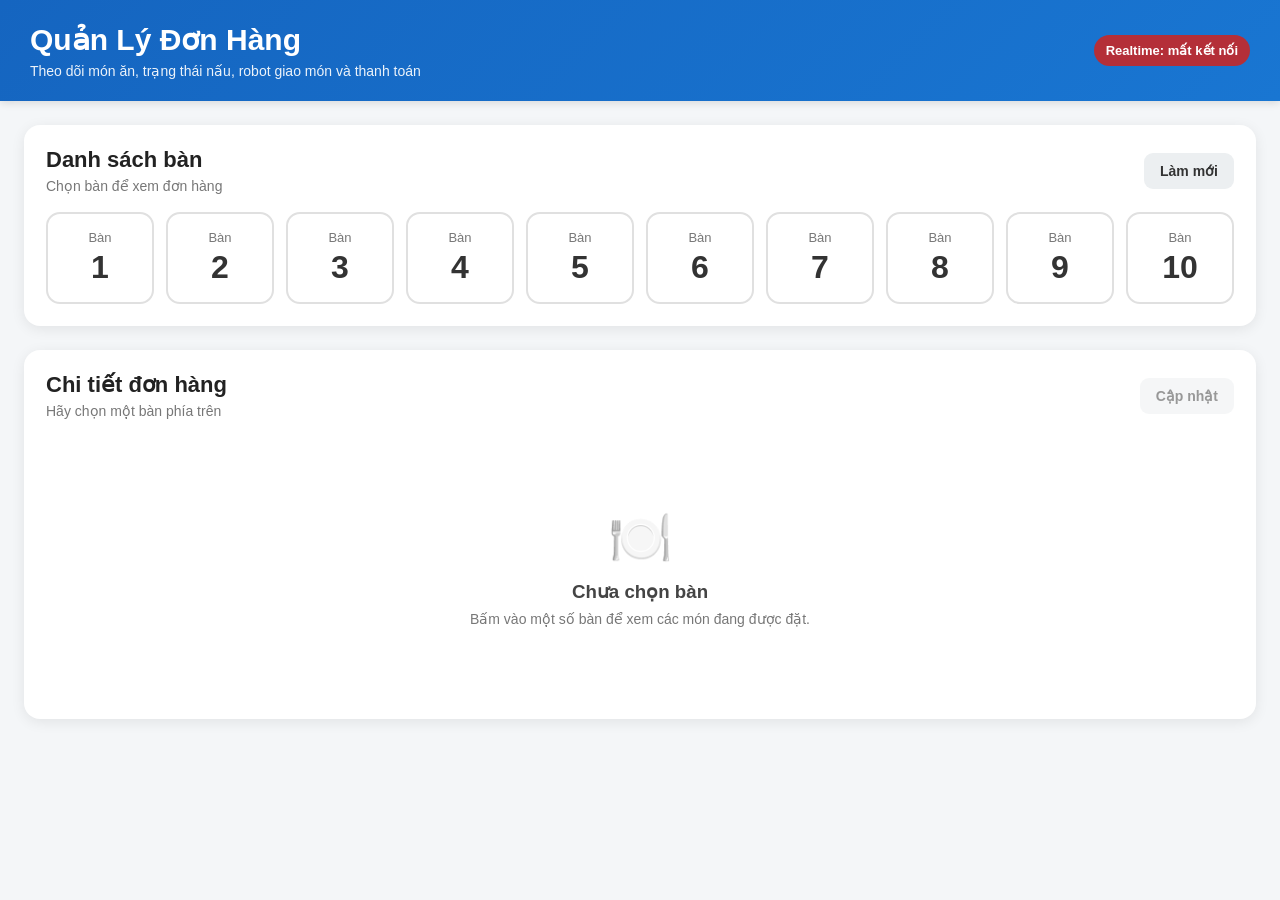
==== account/index.html @ d071513f "Initial frontend" ====
<!DOCTYPE html>
<html lang="vi">
<head>
    <meta charset="UTF-8">
    <meta name="viewport" content="width=device-width, initial-scale=1.0">
    <title>Dashboard Quản Lý</title>
    <link rel="stylesheet" href="style.css">
</head>
<body>
    <header class="main-header">
        <div>
            <h1>Quản Lý Đơn Hàng</h1>
            <p>Theo dõi món ăn, trạng thái nấu, robot giao món và thanh toán</p>
        </div>

        <div id="connectionStatus" class="connection-status connecting">
            Realtime: đang kết nối...
        </div>
    </header>

    <main class="dashboard-container">
        <section class="tables-section">
            <div class="section-title-row">
                <div>
                    <h2>Danh sách bàn</h2>
                    <p>Chọn bàn để xem đơn hàng</p>
                </div>

                <button
                    type="button"
                    id="refreshTablesButton"
                    class="secondary-button"
                >
                    Làm mới
                </button>
            </div>

            <div id="tablesContainer" class="tables-container"></div>
        </section>

        <section class="order-section">
            <div class="order-header">
                <div>
                    <h2 id="selectedTableTitle">Chi tiết đơn hàng</h2>
                    <p id="selectedTableDescription">Hãy chọn một bàn phía trên</p>
                </div>

                <button
                    type="button"
                    id="refreshOrderButton"
                    class="secondary-button"
                    disabled
                >
                    Cập nhật
                </button>
            </div>

            <div id="pendingServerNotice" class="pending-server-notice hidden">
                Có dữ liệu mới từ server. Hãy lưu hoặc hủy thay đổi hiện tại rồi bấm Cập nhật.
            </div>

            <div id="emptySelection" class="empty-selection">
                <div class="empty-icon">🍽️</div>
                <h3>Chưa chọn bàn</h3>
                <p>Bấm vào một số bàn để xem các món đang được đặt.</p>
            </div>

            <div id="loadingBox" class="loading-box hidden">
                Đang tải dữ liệu...
            </div>

            <div id="orderContent" class="order-content hidden">
                <div class="order-table-scroll">
                    <div class="order-item-header">
                        <div>Món ăn</div>
                        <div>Ghi chú</div>
                        <div>Số lượng</div>
                        <div>Đơn giá</div>
                        <div>Thành tiền</div>
                        <div class="center-text">Đã nấu</div>
                        <div class="center-text">Đã giao</div>
                        <div class="center-text">Robot</div>
                        <div class="center-text">Chuyển giao</div>
                    </div>

                    <div id="orderItems"></div>
                </div>

                <div id="noItemsMessage" class="no-items-message hidden">
                    Bàn này hiện không có món nào.
                </div>

                <div class="order-footer">
                    <div class="total-area">
                        <span>Tổng tiền:</span>
                        <strong id="tableTotal">0 VNĐ</strong>
                    </div>

                    <div class="order-actions">
                        <button
                            type="button"
                            id="saveChangesButton"
                            class="save-changes-button"
                            disabled
                        >
                            Update
                        </button>

                        <button
                            type="button"
                            id="payButton"
                            class="pay-button"
                            disabled
                        >
                            Thanh toán
                        </button>
                    </div>
                </div>
            </div>
        </section>
    </main>

    <script src="script.js"></script>
</body>
</html>
---- account/style.css ----
* {
    margin: 0;
    padding: 0;
    box-sizing: border-box;
}

body {
    font-family: Arial, Helvetica, sans-serif;
    background: #f4f6f8;
    color: #222;
}

button,
input,
select {
    font-family: inherit;
}

.main-header {
    display: flex;
    justify-content: space-between;
    align-items: center;
    gap: 16px;
    background: linear-gradient(135deg, #1565c0, #1976d2);
    color: white;
    padding: 22px 30px;
    box-shadow: 0 2px 8px rgba(0, 0, 0, 0.12);
}

.main-header h1 {
    font-size: 30px;
    margin-bottom: 6px;
}

.main-header p {
    font-size: 14px;
    opacity: 0.92;
}

.connection-status {
    padding: 8px 12px;
    border-radius: 999px;
    font-size: 13px;
    font-weight: bold;
    white-space: nowrap;
    background: rgba(255, 255, 255, 0.18);
}

.connection-status.connected {
    background: rgba(46, 125, 50, 0.9);
}

.connection-status.disconnected {
    background: rgba(198, 40, 40, 0.9);
}

.connection-status.connecting {
    background: rgba(245, 124, 0, 0.9);
}

.dashboard-container {
    width: 100%;
    max-width: 1500px;
    margin: 0 auto;
    padding: 24px;
}

.tables-section,
.order-section {
    background: white;
    border-radius: 16px;
    padding: 22px;
    margin-bottom: 24px;
    box-shadow: 0 3px 14px rgba(0, 0, 0, 0.08);
}

.section-title-row,
.order-header {
    display: flex;
    justify-content: space-between;
    align-items: center;
    gap: 16px;
    margin-bottom: 18px;
}

.section-title-row h2,
.order-header h2 {
    font-size: 22px;
    margin-bottom: 5px;
}

.section-title-row p,
.order-header p {
    color: #777;
    font-size: 14px;
}

.secondary-button {
    border: none;
    background: #eceff1;
    color: #333;
    padding: 10px 16px;
    border-radius: 9px;
    font-size: 14px;
    font-weight: bold;
    cursor: pointer;
    transition: 0.2s;
}

.secondary-button:hover:not(:disabled) {
    background: #dfe3e6;
}

.secondary-button:disabled {
    opacity: 0.5;
    cursor: not-allowed;
}

.tables-container {
    display: grid;
    grid-template-columns: repeat(auto-fill, minmax(105px, 1fr));
    gap: 12px;
}

.table-card {
    position: relative;
    min-height: 92px;
    display: flex;
    flex-direction: column;
    justify-content: center;
    align-items: center;
    gap: 4px;
    border: 2px solid #e0e0e0;
    border-radius: 14px;
    background: white;
    cursor: pointer;
    transition: 0.2s;
    user-select: none;
}

.table-card:hover {
    transform: translateY(-2px);
    border-color: #1976d2;
    box-shadow: 0 5px 14px rgba(0, 0, 0, 0.1);
}

.table-label {
    font-size: 13px;
    color: #777;
}

.table-number {
    font-size: 32px;
    color: #333;
}

.table-card.has-order {
    background: #fff8e1;
    border-color: #ffb300;
}

.table-card.selected {
    background: #e3f2fd;
    border-color: #1976d2;
    box-shadow: 0 0 0 2px rgba(25, 118, 210, 0.1);
}

.table-card.selected .table-number {
    color: #1565c0;
}

.table-order-badge {
    position: absolute;
    top: 7px;
    right: 7px;
    min-width: 25px;
    height: 25px;
    padding: 0 6px;
    display: flex;
    align-items: center;
    justify-content: center;
    border-radius: 20px;
    background: #ff9800;
    color: white;
    font-size: 12px;
    font-weight: bold;
}

.table-new-badge {
    position: absolute;
    top: 7px;
    left: 7px;
    padding: 4px 7px;
    border-radius: 999px;
    background: #2e7d32;
    color: white;
    font-size: 10px;
    font-weight: bold;
    letter-spacing: 0.4px;
    box-shadow: 0 2px 6px rgba(46, 125, 50, 0.25);
}

.pending-server-notice {
    margin: -4px 0 14px;
    padding: 10px 12px;
    border: 1px solid #ffcc80;
    border-radius: 9px;
    background: #fff8e1;
    color: #8a5a00;
    font-size: 13px;
    font-weight: bold;
}

.empty-selection {
    min-height: 260px;
    display: flex;
    flex-direction: column;
    align-items: center;
    justify-content: center;
    text-align: center;
    color: #777;
}

.empty-icon {
    font-size: 52px;
    margin-bottom: 12px;
}

.empty-selection h3 {
    color: #444;
    margin-bottom: 8px;
}

.empty-selection p {
    font-size: 14px;
}

.loading-box {
    text-align: center;
    padding: 50px;
    color: #666;
}

.order-content {
    width: 100%;
}

.order-table-scroll {
    width: 100%;
    overflow-x: auto;
}

.order-item-header,
.order-item-row {
    display: grid;
    grid-template-columns:
        minmax(125px, 160px)
        minmax(220px, 1.25fr)
        120px
        100px
        115px
        85px
        85px
        112px
        110px;
    gap: 6px;
    align-items: center;
    min-width: 1120px;
}

.order-item-header {
    padding: 13px 14px;
    background: #eef2f5;
    border-radius: 10px 10px 0 0;
    font-size: 14px;
    font-weight: bold;
    color: #444;
}

.order-item-row {
    padding: 14px;
    border-bottom: 1px solid #eee;
    transition: background 0.15s, box-shadow 0.15s;
}

.order-item-row:hover {
    background: #fafafa;
}

.order-item-row.dirty-row {
    box-shadow: inset 3px 0 0 #1976d2;
}

.order-item-row.marked-for-delete {
    background: #fff4f4;
}

.order-item-row.marked-for-delete:hover {
    background: #fff0f0;
}

.food-name {
    min-width: 0;
}

.food-name strong {
    display: block;
    font-size: 15px;
    word-break: break-word;
}

.food-note-editor {
    min-width: 0;
}

.note-input {
    width: 100%;
    height: 36px;
    padding: 7px 9px;
    border: 1px solid #d9dee3;
    border-radius: 7px;
    background: #f8f8f8;
    color: #333;
    font-size: 14px;
    outline: none;
    transition: 0.2s;
}

.note-input:focus {
    background: white;
    border-color: #1976d2;
    box-shadow: 0 0 0 2px rgba(25, 118, 210, 0.1);
}

.note-input.changed {
    border-color: #1976d2;
    background: #eef6ff;
}

.quantity-manager {
    display: flex;
    align-items: center;
    gap: 7px;
}

.quantity-manager button {
    width: 34px;
    height: 34px;
    border: none;
    border-radius: 8px;
    background: #1976d2;
    color: white;
    font-size: 19px;
    cursor: pointer;
    transition: 0.2s;
}

.quantity-manager button:hover:not(:disabled) {
    background: #0d47a1;
}

.quantity-manager button:disabled {
    background: #b0bec5;
    cursor: not-allowed;
}

.quantity-value {
    width: 38px;
    height: 34px;
    display: flex;
    align-items: center;
    justify-content: center;
    border: 1px solid #ddd;
    border-radius: 7px;
    background: white;
    font-weight: bold;
}

.quantity-value.zero-quantity {
    color: #d32f2f;
    border-color: #ef9a9a;
    background: #ffebee;
}

.unit-price {
    font-size: 14px;
    white-space: nowrap;
}

.item-total {
    color: #d32f2f;
    font-size: 15px;
    white-space: nowrap;
}

.cooking-status,
.delivery-status,
.robot-assignment,
.robot-dispatch-area {
    display: flex;
    align-items: center;
    justify-content: center;
}

.cooking-indicator,
.delivered-button {
    width: 38px;
    height: 38px;
    display: flex;
    align-items: center;
    justify-content: center;
    border: none;
    border-radius: 50%;
    font-size: 21px;
    font-weight: bold;
}

.cooking-indicator.waiting {
    background: #e0e0e0;
    color: #8a8a8a;
}

.cooking-indicator.cooking {
    background: #fbc02d;
    color: white;
}

.cooking-indicator.cooked {
    background: #43a047;
    color: white;
}

.delivered-button {
    background: #e0e0e0;
    color: #8a8a8a;
    cursor: pointer;
    transition: 0.2s;
}

.delivered-button:hover {
    background: #ccc;
}

.delivered-button.delivered {
    background: #43a047;
    color: white;
}

.delivered-button.delivered:hover {
    background: #2e7d32;
}

.robot-select {
    width: 106px;
    height: 36px;
    padding: 0 8px;
    border: 1px solid #cfd8dc;
    border-radius: 8px;
    background: white;
    color: #333;
    font-size: 13px;
    cursor: pointer;
    outline: none;
}

.robot-select:focus {
    border-color: #1976d2;
    box-shadow: 0 0 0 2px rgba(25, 118, 210, 0.1);
}

.robot-select:disabled {
    background: #f1f3f4;
    color: #777;
    cursor: not-allowed;
}

.robot-dispatch-button {
    min-width: 100px;
    min-height: 36px;
    padding: 7px 9px;
    border: none;
    border-radius: 8px;
    background: #1976d2;
    color: white;
    font-size: 12px;
    font-weight: bold;
    cursor: pointer;
    transition: 0.2s;
}

.robot-dispatch-button:hover:not(:disabled) {
    background: #0d47a1;
}

.robot-dispatch-button.dispatching {
    background: #fb8c00;
}

.robot-dispatch-button.dispatched {
    background: #43a047;
}

.robot-dispatch-button.failed {
    background: #d32f2f;
}

.robot-dispatch-button:disabled {
    opacity: 0.72;
    cursor: not-allowed;
}

.no-items-message {
    padding: 50px 20px;
    text-align: center;
    color: #777;
    background: #fafafa;
    border-radius: 0 0 10px 10px;
}

.order-footer {
    display: flex;
    justify-content: flex-end;
    align-items: center;
    gap: 26px;
    margin-top: 24px;
    padding-top: 20px;
    border-top: 2px solid #eee;
}

.total-area {
    display: flex;
    align-items: center;
    gap: 10px;
    font-size: 20px;
}

#tableTotal {
    color: #d32f2f;
    font-size: 24px;
}

.order-actions {
    display: flex;
    align-items: center;
    gap: 10px;
}

.save-changes-button,
.pay-button {
    min-width: 130px;
    padding: 14px 20px;
    border: none;
    border-radius: 10px;
    color: white;
    font-size: 16px;
    font-weight: bold;
    cursor: pointer;
    transition: 0.2s;
}

.save-changes-button {
    background: #1976d2;
}

.save-changes-button:hover:not(:disabled) {
    background: #0d47a1;
}

.pay-button {
    min-width: 170px;
    background: #43a047;
}

.pay-button:hover:not(:disabled) {
    background: #2e7d32;
}

.save-changes-button:disabled,
.pay-button:disabled {
    background: #bdbdbd;
    color: #f3f3f3;
    cursor: not-allowed;
}

.center-text {
    text-align: center;
}

.mobile-label {
    display: none;
}

.hidden {
    display: none !important;
}

@media (max-width: 850px) {
    .dashboard-container {
        padding: 14px;
    }

    .main-header {
        padding: 18px 16px;
        align-items: flex-start;
        flex-direction: column;
    }

    .main-header h1 {
        font-size: 25px;
    }

    .tables-section,
    .order-section {
        padding: 16px;
        border-radius: 12px;
    }

    .order-table-scroll {
        overflow: visible;
    }

    .order-item-header {
        display: none;
    }

    .order-item-row {
        display: grid;
        grid-template-columns: 1fr;
        min-width: 0;
        gap: 12px;
        margin-bottom: 14px;
        padding: 16px;
        border: 1px solid #eee;
        border-radius: 12px;
        background: white;
        box-shadow: 0 2px 8px rgba(0, 0, 0, 0.06);
    }

    .mobile-label {
        display: inline;
        margin-right: 6px;
        color: #555;
        font-weight: bold;
    }

    .food-name strong {
        display: inline;
        font-size: 18px;
    }

    .quantity-manager,
    .cooking-status,
    .delivery-status,
    .robot-assignment,
    .robot-dispatch-area {
        justify-content: flex-start;
    }

    .robot-select {
        width: 150px;
    }

    .order-footer {
        flex-direction: column;
        align-items: stretch;
        gap: 16px;
    }

    .total-area {
        justify-content: space-between;
    }

    .order-actions {
        width: 100%;
    }

    .save-changes-button,
    .pay-button {
        flex: 1;
        min-width: 0;
    }
}

@media (max-width: 500px) {
    .tables-container {
        grid-template-columns: repeat(3, 1fr);
        gap: 9px;
    }

    .table-card {
        min-height: 82px;
        border-radius: 10px;
    }

    .table-number {
        font-size: 28px;
    }

    .section-title-row,
    .order-header {
        align-items: flex-start;
    }

    #tableTotal {
        font-size: 21px;
    }
}

@media (max-width: 360px) {
    .tables-container {
        grid-template-columns: repeat(2, 1fr);
    }
}
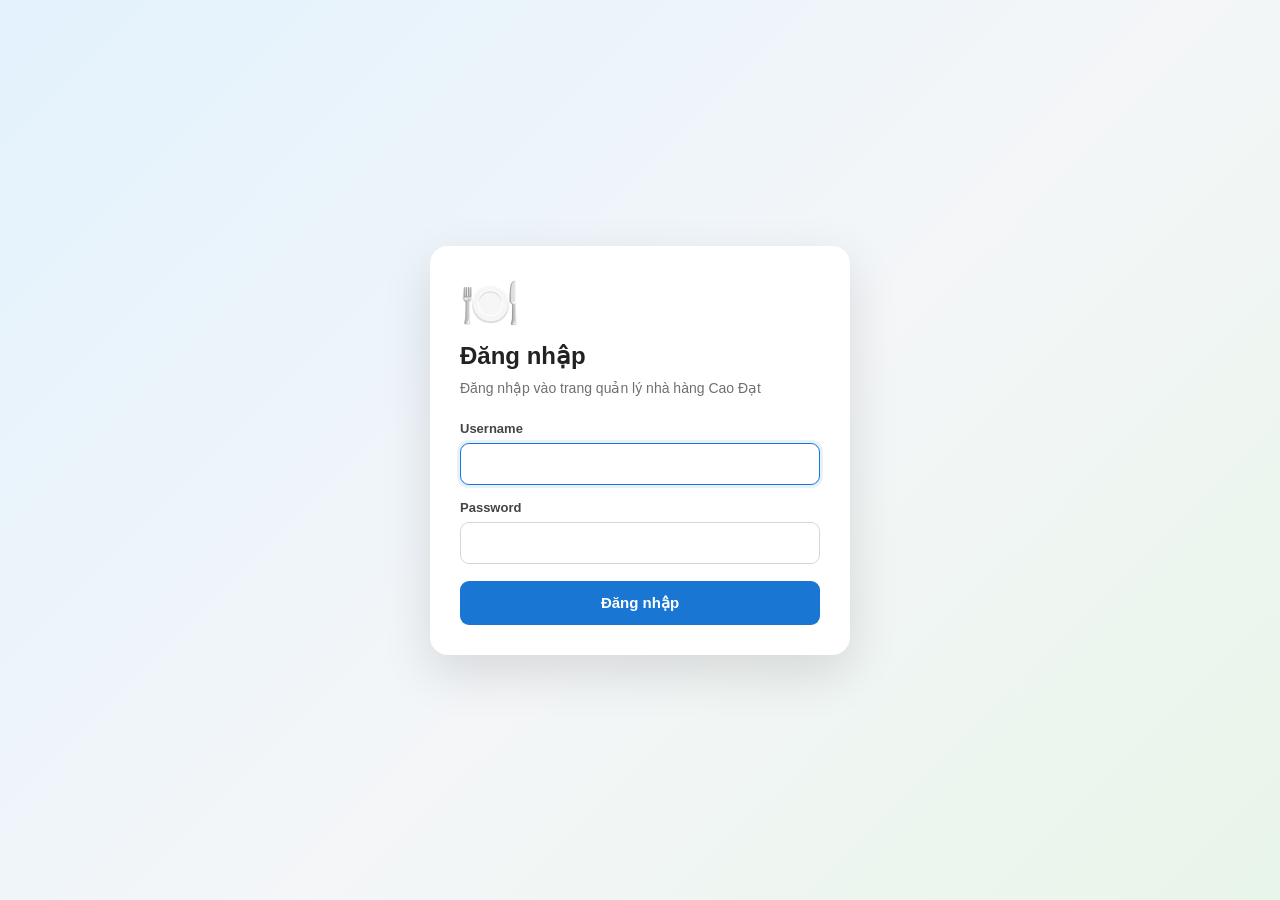
==== commit 1c00944c: "add authen for account page" ====
--- a/account/index.html
+++ b/account/index.html
@@ -2,30 +2,101 @@
 <html lang="vi">
 <head>
     <meta charset="UTF-8">
-    <meta name="viewport" content="width=device-width, initial-scale=1.0">
+    <meta
+        name="viewport"
+        content="width=device-width, initial-scale=1.0"
+    >
     <title>Dashboard Quản Lý</title>
-    <link rel="stylesheet" href="style.css">
+    <link
+        rel="stylesheet"
+        href="style.css"
+    >
 </head>
-<body>
+<body class="auth-checking">
+    <!-- ==================================================
+         HEADER
+         ================================================== -->
     <header class="main-header">
         <div>
-            <h1>Quản Lý Đơn Hàng</h1>
-            <p>Theo dõi món ăn, trạng thái nấu, robot giao món và thanh toán</p>
+            <h1>
+                Quản Lý Đơn Hàng
+            </h1>
+            <p>
+                Theo dõi món ăn, trạng thái nấu,
+                robot giao món và thanh toán
+            </p>
         </div>
-
-        <div id="connectionStatus" class="connection-status connecting">
-            Realtime: đang kết nối...
+        <!-- ==============================================
+             KHU VỰC USER + REALTIME
+             ============================================== -->
+        <div class="header-actions">
+            <div
+                id="connectionStatus"
+                class="connection-status connecting"
+            >
+                Realtime: đang kết nối...
+            </div>
+            <div class="account-summary">
+                <!-- USER HIỆN TẠI -->
+                <div class="account-identity">
+                    <strong id="currentUsername">
+                        ...
+                    </strong>
+                    <span
+                        id="currentRoleBadge"
+                        class="role-badge"
+                    >
+                        ...
+                    </span>
+                </div>
+                <!-- ĐỔI PASSWORD -->
+                <button
+                    type="button"
+                    id="changePasswordButton"
+                    class="header-button"
+                >
+                    Đổi mật khẩu
+                </button>
+                <!--
+                    CHỈ ADMIN MỚI THẤY.
+                    script.js sẽ bỏ class hidden
+                    nếu role === admin.
+                -->
+                <button
+                    type="button"
+                    id="manageUsersButton"
+                    class="header-button hidden"
+                >
+                    Quản lý user
+                </button>
+                <!-- ĐĂNG XUẤT -->
+                <button
+                    type="button"
+                    id="logoutButton"
+                    class="header-button danger"
+                >
+                    Đăng xuất
+                </button>
+            </div>
         </div>
     </header>
-
+    <!-- ==================================================
+         DASHBOARD
+         ================================================== -->
     <main class="dashboard-container">
+        <!-- ==================================================
+             DANH SÁCH BÀN
+             ================================================== -->
         <section class="tables-section">
             <div class="section-title-row">
                 <div>
-                    <h2>Danh sách bàn</h2>
-                    <p>Chọn bàn để xem đơn hàng</p>
-                </div>
-
+                    <h2>
+                        Danh sách bàn
+                    </h2>
+                    <p>
+                        Chọn bàn để xem đơn hàng
+                    </p>
+                </div>
                 <button
                     type="button"
                     id="refreshTablesButton"
@@ -34,17 +105,24 @@
                     Làm mới
                 </button>
             </div>
-
-            <div id="tablesContainer" class="tables-container"></div>
+            <div
+                id="tablesContainer"
+                class="tables-container"
+            ></div>
         </section>
-
+        <!-- ==================================================
+             CHI TIẾT ĐƠN HÀNG
+             ================================================== -->
         <section class="order-section">
             <div class="order-header">
                 <div>
-                    <h2 id="selectedTableTitle">Chi tiết đơn hàng</h2>
-                    <p id="selectedTableDescription">Hãy chọn một bàn phía trên</p>
-                </div>
-
+                    <h2 id="selectedTableTitle">
+                        Chi tiết đơn hàng
+                    </h2>
+                    <p id="selectedTableDescription">
+                        Hãy chọn một bàn phía trên
+                    </p>
+                </div>
                 <button
                     type="button"
                     id="refreshOrderButton"
@@ -54,49 +132,110 @@
                     Cập nhật
                 </button>
             </div>
-
-            <div id="pendingServerNotice" class="pending-server-notice hidden">
-                Có dữ liệu mới từ server. Hãy lưu hoặc hủy thay đổi hiện tại rồi bấm Cập nhật.
-            </div>
-
-            <div id="emptySelection" class="empty-selection">
-                <div class="empty-icon">🍽️</div>
-                <h3>Chưa chọn bàn</h3>
-                <p>Bấm vào một số bàn để xem các món đang được đặt.</p>
-            </div>
-
-            <div id="loadingBox" class="loading-box hidden">
+            <!-- SERVER CÓ DATA MỚI
+                 NHƯNG USER ĐANG EDIT -->
+            <div
+                id="pendingServerNotice"
+                class="pending-server-notice hidden"
+            >
+                Có dữ liệu mới từ server.
+                Hãy lưu hoặc hủy thay đổi hiện tại
+                rồi bấm Cập nhật.
+            </div>
+            <!-- CHƯA CHỌN BÀN -->
+            <div
+                id="emptySelection"
+                class="empty-selection"
+            >
+                <div class="empty-icon">
+                    🍽️
+                </div>
+                <h3>
+                    Chưa chọn bàn
+                </h3>
+                <p>
+                    Bấm vào một số bàn để xem
+                    các món đang được đặt.
+                </p>
+            </div>
+            <!-- LOADING -->
+            <div
+                id="loadingBox"
+                class="loading-box hidden"
+            >
                 Đang tải dữ liệu...
             </div>
-
-            <div id="orderContent" class="order-content hidden">
+            <!-- ==================================================
+                 ORDER CONTENT
+                 ================================================== -->
+            <div
+                id="orderContent"
+                class="order-content hidden"
+            >
+                <!-- ==============================================
+                     ORDER TABLE
+                     ============================================== -->
                 <div class="order-table-scroll">
+                    <!-- HEADER TABLE -->
                     <div class="order-item-header">
-                        <div>Món ăn</div>
-                        <div>Ghi chú</div>
-                        <div>Số lượng</div>
-                        <div>Đơn giá</div>
-                        <div>Thành tiền</div>
-                        <div class="center-text">Đã nấu</div>
-                        <div class="center-text">Đã giao</div>
-                        <div class="center-text">Robot</div>
-                        <div class="center-text">Chuyển giao</div>
+                        <div>
+                            Món ăn
+                        </div>
+                        <div>
+                            Ghi chú
+                        </div>
+                        <div>
+                            Số lượng
+                        </div>
+                        <div>
+                            Đơn giá
+                        </div>
+                        <div>
+                            Thành tiền
+                        </div>
+                        <div class="center-text">
+                            Đã nấu
+                        </div>
+                        <div class="center-text">
+                            Đã giao
+                        </div>
+                        <div class="center-text">
+                            Robot
+                        </div>
+                        <div class="center-text">
+                            Chuyển giao
+                        </div>
                     </div>
-
-                    <div id="orderItems"></div>
-                </div>
-
-                <div id="noItemsMessage" class="no-items-message hidden">
+                    <!--
+                        script.js sẽ render
+                        từng món vào đây
+                    -->
+                    <div id="orderItems">
+                    </div>
+                </div>
+                <!-- KHÔNG CÓ MÓN -->
+                <div
+                    id="noItemsMessage"
+                    class="no-items-message hidden"
+                >
                     Bàn này hiện không có món nào.
                 </div>
-
+                <!-- ==============================================
+                     FOOTER
+                     ============================================== -->
                 <div class="order-footer">
+                    <!-- TỔNG TIỀN -->
                     <div class="total-area">
-                        <span>Tổng tiền:</span>
-                        <strong id="tableTotal">0 VNĐ</strong>
+                        <span>
+                            Tổng tiền:
+                        </span>
+                        <strong id="tableTotal">
+                            0 VNĐ
+                        </strong>
                     </div>
-
+                    <!-- ACTION -->
                     <div class="order-actions">
+                        <!-- UPDATE -->
                         <button
                             type="button"
                             id="saveChangesButton"
@@ -105,7 +244,7 @@
                         >
                             Update
                         </button>
-
+                        <!-- THANH TOÁN -->
                         <button
                             type="button"
                             id="payButton"
@@ -119,7 +258,240 @@
             </div>
         </section>
     </main>
-
+    <!-- ==================================================
+         MODAL ĐỔI PASSWORD
+         ================================================== -->
+    <div
+        id="changePasswordModal"
+        class="modal-backdrop hidden"
+    >
+        <div
+            class="modal-card small-modal"
+            role="dialog"
+            aria-modal="true"
+            aria-labelledby="changePasswordTitle"
+        >
+            <!-- HEADER -->
+            <div class="modal-header">
+                <div>
+                    <h2 id="changePasswordTitle">
+                        Đổi mật khẩu
+                    </h2>
+                    <p>
+                        Sau khi đổi mật khẩu,
+                        tài khoản sẽ phải đăng nhập lại.
+                    </p>
+                </div>
+                <button
+                    type="button"
+                    class="modal-close"
+                    data-close-modal="changePasswordModal"
+                    aria-label="Đóng"
+                >
+                    ×
+                </button>
+            </div>
+            <!-- FORM -->
+            <form
+                id="changePasswordForm"
+                class="account-form"
+            >
+                <!-- PASSWORD HIỆN TẠI -->
+                <label>
+                    Mật khẩu hiện tại
+                    <input
+                        id="currentPasswordInput"
+                        type="password"
+                        minlength="8"
+                        autocomplete="current-password"
+                        required
+                    >
+                </label>
+                <!-- PASSWORD MỚI -->
+                <label>
+                    Mật khẩu mới
+                    <input
+                        id="newPasswordInput"
+                        type="password"
+                        minlength="8"
+                        autocomplete="new-password"
+                        required
+                    >
+                </label>
+                <!-- CONFIRM PASSWORD -->
+                <label>
+                    Nhập lại mật khẩu mới
+                    <input
+                        id="confirmNewPasswordInput"
+                        type="password"
+                        minlength="8"
+                        autocomplete="new-password"
+                        required
+                    >
+                </label>
+                <!-- MESSAGE -->
+                <div
+                    id="changePasswordMessage"
+                    class="form-message hidden"
+                >
+                </div>
+                <!-- ACTION -->
+                <div class="modal-actions">
+                    <button
+                        type="button"
+                        class="secondary-button"
+                        data-close-modal="changePasswordModal"
+                    >
+                        Hủy
+                    </button>
+                    <button
+                        type="submit"
+                        id="savePasswordButton"
+                        class="primary-account-button"
+                    >
+                        Đổi mật khẩu
+                    </button>
+                </div>
+            </form>
+        </div>
+    </div>
+    <!-- ==================================================
+         ADMIN - QUẢN LÝ USER
+         ================================================== -->
+    <div
+        id="userManagementModal"
+        class="modal-backdrop hidden"
+    >
+        <div
+            class="modal-card user-modal"
+            role="dialog"
+            aria-modal="true"
+            aria-labelledby="userManagementTitle"
+        >
+            <!-- HEADER -->
+            <div class="modal-header">
+                <div>
+                    <h2 id="userManagementTitle">
+                        Quản lý tài khoản
+                    </h2>
+                    <p>
+                        Admin chỉ thêm, sửa hoặc xóa
+                        tài khoản quản lý thông thường.
+                    </p>
+                </div>
+                <button
+                    type="button"
+                    class="modal-close"
+                    data-close-modal="userManagementModal"
+                    aria-label="Đóng"
+                >
+                    ×
+                </button>
+            </div>
+            <!-- ==========================================
+                 TOOLBAR
+                 ========================================== -->
+            <div class="user-toolbar">
+                <button
+                    type="button"
+                    id="addManagerButton"
+                    class="primary-account-button"
+                >
+                    + Thêm tài khoản
+                </button>
+            </div>
+            <!-- ==========================================
+                 DANH SÁCH MANAGER
+                 ========================================== -->
+            <div
+                id="managerUsersList"
+                class="manager-users-list"
+            >
+            </div>
+            <!-- ==========================================
+                 FORM THÊM / SỬA MANAGER
+                 ========================================== -->
+            <form
+                id="managerUserForm"
+                class="account-form manager-user-form hidden"
+            >
+                <!-- ID USER -->
+                <input
+                    type="hidden"
+                    id="managerUserIdInput"
+                >
+                <!-- TITLE -->
+                <h3 id="managerUserFormTitle">
+                    Thêm tài khoản quản lý
+                </h3>
+                <!-- ======================================
+                     USERNAME + PASSWORD
+                     ====================================== -->
+                <div class="form-grid">
+                    <!-- USERNAME -->
+                    <label>
+                        Username
+                        <input
+                            id="managerUsernameInput"
+                            type="text"
+                            minlength="3"
+                            maxlength="50"
+                            pattern="[A-Za-z0-9_.-]{3,50}"
+                            autocomplete="off"
+                            required
+                        >
+                    </label>
+                    <!-- PASSWORD -->
+                    <label>
+                        <span id="managerPasswordLabel">
+                            Mật khẩu
+                        </span>
+                        <input
+                            id="managerPasswordInput"
+                            type="password"
+                            minlength="8"
+                            autocomplete="new-password"
+                        >
+                    </label>
+                </div>
+                <!-- ACTIVE -->
+                <label class="checkbox-label">
+                    <input
+                        id="managerActiveInput"
+                        type="checkbox"
+                        checked
+                    >
+                    Tài khoản đang hoạt động
+                </label>
+                <!-- MESSAGE -->
+                <div
+                    id="managerUserMessage"
+                    class="form-message hidden"
+                >
+                </div>
+                <!-- ACTION -->
+                <div class="modal-actions">
+                    <button
+                        type="button"
+                        id="cancelManagerEditButton"
+                        class="secondary-button"
+                    >
+                        Hủy
+                    </button>
+                    <button
+                        type="submit"
+                        id="saveManagerUserButton"
+                        class="primary-account-button"
+                    >
+                        Lưu
+                    </button>
+                </div>
+            </form>
+        </div>
+    </div>
+    <!-- ==================================================
+         JAVASCRIPT
+         ================================================== -->
     <script src="script.js"></script>
 </body>
-</html>
+</html>
--- a/account/style.css
+++ b/account/style.css
@@ -3,19 +3,16 @@
     padding: 0;
     box-sizing: border-box;
 }
-
 body {
     font-family: Arial, Helvetica, sans-serif;
     background: #f4f6f8;
     color: #222;
 }
-
 button,
 input,
 select {
     font-family: inherit;
 }
-
 .main-header {
     display: flex;
     justify-content: space-between;
@@ -26,17 +23,14 @@
     padding: 22px 30px;
     box-shadow: 0 2px 8px rgba(0, 0, 0, 0.12);
 }
-
 .main-header h1 {
     font-size: 30px;
     margin-bottom: 6px;
 }
-
 .main-header p {
     font-size: 14px;
     opacity: 0.92;
 }
-
 .connection-status {
     padding: 8px 12px;
     border-radius: 999px;
@@ -45,26 +39,21 @@
     white-space: nowrap;
     background: rgba(255, 255, 255, 0.18);
 }
-
 .connection-status.connected {
     background: rgba(46, 125, 50, 0.9);
 }
-
 .connection-status.disconnected {
     background: rgba(198, 40, 40, 0.9);
 }
-
 .connection-status.connecting {
     background: rgba(245, 124, 0, 0.9);
 }
-
 .dashboard-container {
     width: 100%;
     max-width: 1500px;
     margin: 0 auto;
     padding: 24px;
 }
-
 .tables-section,
 .order-section {
     background: white;
@@ -73,7 +62,6 @@
     margin-bottom: 24px;
     box-shadow: 0 3px 14px rgba(0, 0, 0, 0.08);
 }
-
 .section-title-row,
 .order-header {
     display: flex;
@@ -82,19 +70,16 @@
     gap: 16px;
     margin-bottom: 18px;
 }
-
 .section-title-row h2,
 .order-header h2 {
     font-size: 22px;
     margin-bottom: 5px;
 }
-
 .section-title-row p,
 .order-header p {
     color: #777;
     font-size: 14px;
 }
-
 .secondary-button {
     border: none;
     background: #eceff1;
@@ -106,22 +91,18 @@
     cursor: pointer;
     transition: 0.2s;
 }
-
 .secondary-button:hover:not(:disabled) {
     background: #dfe3e6;
 }
-
 .secondary-button:disabled {
     opacity: 0.5;
     cursor: not-allowed;
 }
-
 .tables-container {
     display: grid;
     grid-template-columns: repeat(auto-fill, minmax(105px, 1fr));
     gap: 12px;
 }
-
 .table-card {
     position: relative;
     min-height: 92px;
@@ -137,38 +118,31 @@
     transition: 0.2s;
     user-select: none;
 }
-
 .table-card:hover {
     transform: translateY(-2px);
     border-color: #1976d2;
     box-shadow: 0 5px 14px rgba(0, 0, 0, 0.1);
 }
-
 .table-label {
     font-size: 13px;
     color: #777;
 }
-
 .table-number {
     font-size: 32px;
     color: #333;
 }
-
 .table-card.has-order {
     background: #fff8e1;
     border-color: #ffb300;
 }
-
 .table-card.selected {
     background: #e3f2fd;
     border-color: #1976d2;
     box-shadow: 0 0 0 2px rgba(25, 118, 210, 0.1);
 }
-
 .table-card.selected .table-number {
     color: #1565c0;
 }
-
 .table-order-badge {
     position: absolute;
     top: 7px;
@@ -185,7 +159,6 @@
     font-size: 12px;
     font-weight: bold;
 }
-
 .table-new-badge {
     position: absolute;
     top: 7px;
@@ -199,7 +172,6 @@
     letter-spacing: 0.4px;
     box-shadow: 0 2px 6px rgba(46, 125, 50, 0.25);
 }
-
 .pending-server-notice {
     margin: -4px 0 14px;
     padding: 10px 12px;
@@ -210,7 +182,6 @@
     font-size: 13px;
     font-weight: bold;
 }
-
 .empty-selection {
     min-height: 260px;
     display: flex;
@@ -220,36 +191,29 @@
     text-align: center;
     color: #777;
 }
-
 .empty-icon {
     font-size: 52px;
     margin-bottom: 12px;
 }
-
 .empty-selection h3 {
     color: #444;
     margin-bottom: 8px;
 }
-
 .empty-selection p {
     font-size: 14px;
 }
-
 .loading-box {
     text-align: center;
     padding: 50px;
     color: #666;
 }
-
 .order-content {
     width: 100%;
 }
-
 .order-table-scroll {
     width: 100%;
     overflow-x: auto;
 }
-
 .order-item-header,
 .order-item-row {
     display: grid;
@@ -267,7 +231,6 @@
     align-items: center;
     min-width: 1120px;
 }
-
 .order-item-header {
     padding: 13px 14px;
     background: #eef2f5;
@@ -276,43 +239,34 @@
     font-weight: bold;
     color: #444;
 }
-
 .order-item-row {
     padding: 14px;
     border-bottom: 1px solid #eee;
     transition: background 0.15s, box-shadow 0.15s;
 }
-
 .order-item-row:hover {
     background: #fafafa;
 }
-
 .order-item-row.dirty-row {
     box-shadow: inset 3px 0 0 #1976d2;
 }
-
 .order-item-row.marked-for-delete {
     background: #fff4f4;
 }
-
 .order-item-row.marked-for-delete:hover {
     background: #fff0f0;
 }
-
 .food-name {
     min-width: 0;
 }
-
 .food-name strong {
     display: block;
     font-size: 15px;
     word-break: break-word;
 }
-
 .food-note-editor {
     min-width: 0;
 }
-
 .note-input {
     width: 100%;
     height: 36px;
@@ -325,24 +279,20 @@
     outline: none;
     transition: 0.2s;
 }
-
 .note-input:focus {
     background: white;
     border-color: #1976d2;
     box-shadow: 0 0 0 2px rgba(25, 118, 210, 0.1);
 }
-
 .note-input.changed {
     border-color: #1976d2;
     background: #eef6ff;
 }
-
 .quantity-manager {
     display: flex;
     align-items: center;
     gap: 7px;
 }
-
 .quantity-manager button {
     width: 34px;
     height: 34px;
@@ -354,16 +304,13 @@
     cursor: pointer;
     transition: 0.2s;
 }
-
 .quantity-manager button:hover:not(:disabled) {
     background: #0d47a1;
 }
-
 .quantity-manager button:disabled {
     background: #b0bec5;
     cursor: not-allowed;
 }
-
 .quantity-value {
     width: 38px;
     height: 34px;
@@ -375,24 +322,20 @@
     background: white;
     font-weight: bold;
 }
-
 .quantity-value.zero-quantity {
     color: #d32f2f;
     border-color: #ef9a9a;
     background: #ffebee;
 }
-
 .unit-price {
     font-size: 14px;
     white-space: nowrap;
 }
-
 .item-total {
     color: #d32f2f;
     font-size: 15px;
     white-space: nowrap;
 }
-
 .cooking-status,
 .delivery-status,
 .robot-assignment,
@@ -401,7 +344,6 @@
     align-items: center;
     justify-content: center;
 }
-
 .cooking-indicator,
 .delivered-button {
     width: 38px;
@@ -414,42 +356,34 @@
     font-size: 21px;
     font-weight: bold;
 }
-
 .cooking-indicator.waiting {
     background: #e0e0e0;
     color: #8a8a8a;
 }
-
 .cooking-indicator.cooking {
     background: #fbc02d;
     color: white;
 }
-
 .cooking-indicator.cooked {
     background: #43a047;
     color: white;
 }
-
 .delivered-button {
     background: #e0e0e0;
     color: #8a8a8a;
     cursor: pointer;
     transition: 0.2s;
 }
-
 .delivered-button:hover {
     background: #ccc;
 }
-
 .delivered-button.delivered {
     background: #43a047;
     color: white;
 }
-
 .delivered-button.delivered:hover {
     background: #2e7d32;
 }
-
 .robot-select {
     width: 106px;
     height: 36px;
@@ -462,18 +396,15 @@
     cursor: pointer;
     outline: none;
 }
-
 .robot-select:focus {
     border-color: #1976d2;
     box-shadow: 0 0 0 2px rgba(25, 118, 210, 0.1);
 }
-
 .robot-select:disabled {
     background: #f1f3f4;
     color: #777;
     cursor: not-allowed;
 }
-
 .robot-dispatch-button {
     min-width: 100px;
     min-height: 36px;
@@ -487,28 +418,22 @@
     cursor: pointer;
     transition: 0.2s;
 }
-
 .robot-dispatch-button:hover:not(:disabled) {
     background: #0d47a1;
 }
-
 .robot-dispatch-button.dispatching {
     background: #fb8c00;
 }
-
 .robot-dispatch-button.dispatched {
     background: #43a047;
 }
-
 .robot-dispatch-button.failed {
     background: #d32f2f;
 }
-
 .robot-dispatch-button:disabled {
     opacity: 0.72;
     cursor: not-allowed;
 }
-
 .no-items-message {
     padding: 50px 20px;
     text-align: center;
@@ -516,7 +441,6 @@
     background: #fafafa;
     border-radius: 0 0 10px 10px;
 }
-
 .order-footer {
     display: flex;
     justify-content: flex-end;
@@ -526,25 +450,21 @@
     padding-top: 20px;
     border-top: 2px solid #eee;
 }
-
 .total-area {
     display: flex;
     align-items: center;
     gap: 10px;
     font-size: 20px;
 }
-
 #tableTotal {
     color: #d32f2f;
     font-size: 24px;
 }
-
 .order-actions {
     display: flex;
     align-items: center;
     gap: 10px;
 }
-
 .save-changes-button,
 .pay-button {
     min-width: 130px;
@@ -557,72 +477,60 @@
     cursor: pointer;
     transition: 0.2s;
 }
-
 .save-changes-button {
     background: #1976d2;
 }
-
 .save-changes-button:hover:not(:disabled) {
     background: #0d47a1;
 }
-
 .pay-button {
     min-width: 170px;
     background: #43a047;
 }
-
 .pay-button:hover:not(:disabled) {
     background: #2e7d32;
 }
-
 .save-changes-button:disabled,
 .pay-button:disabled {
     background: #bdbdbd;
     color: #f3f3f3;
     cursor: not-allowed;
 }
-
 .center-text {
     text-align: center;
 }
-
 .mobile-label {
     display: none;
 }
-
 .hidden {
     display: none !important;
 }
-
+/* =====================================================
+   RESPONSIVE DASHBOARD
+   ===================================================== */
 @media (max-width: 850px) {
     .dashboard-container {
         padding: 14px;
     }
-
     .main-header {
         padding: 18px 16px;
         align-items: flex-start;
         flex-direction: column;
     }
-
     .main-header h1 {
         font-size: 25px;
     }
-
     .tables-section,
     .order-section {
         padding: 16px;
         border-radius: 12px;
     }
-
     .order-table-scroll {
         overflow: visible;
     }
-
     .order-item-header {
         display: none;
     }
-
     .order-item-row {
         display: grid;
         grid-template-columns: 1fr;
@@ -635,19 +543,16 @@
         background: white;
         box-shadow: 0 2px 8px rgba(0, 0, 0, 0.06);
     }
-
     .mobile-label {
         display: inline;
         margin-right: 6px;
         color: #555;
         font-weight: bold;
     }
-
     .food-name strong {
         display: inline;
         font-size: 18px;
     }
-
     .quantity-manager,
     .cooking-status,
     .delivery-status,
@@ -655,59 +560,407 @@
     .robot-dispatch-area {
         justify-content: flex-start;
     }
-
     .robot-select {
         width: 150px;
     }
-
     .order-footer {
         flex-direction: column;
         align-items: stretch;
         gap: 16px;
     }
-
     .total-area {
         justify-content: space-between;
     }
-
     .order-actions {
         width: 100%;
     }
-
     .save-changes-button,
     .pay-button {
         flex: 1;
         min-width: 0;
     }
 }
-
 @media (max-width: 500px) {
     .tables-container {
         grid-template-columns: repeat(3, 1fr);
         gap: 9px;
     }
-
     .table-card {
         min-height: 82px;
         border-radius: 10px;
     }
-
     .table-number {
         font-size: 28px;
     }
-
     .section-title-row,
     .order-header {
         align-items: flex-start;
     }
-
     #tableTotal {
         font-size: 21px;
     }
 }
-
 @media (max-width: 360px) {
     .tables-container {
         grid-template-columns: repeat(2, 1fr);
     }
 }
+/* =====================================================
+   AUTH / ACCOUNT
+   ===================================================== */
+.header-actions {
+    display: flex;
+    align-items: center;
+    justify-content: flex-end;
+    gap: 12px;
+    flex-wrap: wrap;
+}
+.account-summary {
+    display: flex;
+    align-items: center;
+    gap: 8px;
+    flex-wrap: wrap;
+}
+.account-identity {
+    display: flex;
+    align-items: center;
+    gap: 8px;
+    padding: 7px 10px;
+    border-radius: 10px;
+    background: rgba(255, 255, 255, 0.14);
+}
+.role-badge {
+    padding: 3px 7px;
+    border-radius: 999px;
+    background: rgba(255, 255, 255, 0.18);
+    font-size: 10px;
+    font-weight: 800;
+    letter-spacing: 0.5px;
+}
+.role-badge.admin {
+    background: #6a1b9a;
+}
+.header-button {
+    border: 1px solid rgba(255, 255, 255, 0.28);
+    background: rgba(255, 255, 255, 0.12);
+    color: white;
+    padding: 8px 10px;
+    border-radius: 8px;
+    font-size: 12px;
+    font-weight: 700;
+    cursor: pointer;
+}
+.header-button:hover:not(:disabled) {
+    background: rgba(255, 255, 255, 0.22);
+}
+.header-button.danger {
+    background: rgba(198, 40, 40, 0.8);
+}
+/* =====================================================
+   MODAL
+   ===================================================== */
+.modal-backdrop {
+    position: fixed;
+    inset: 0;
+    z-index: 1000;
+    display: flex;
+    align-items: center;
+    justify-content: center;
+    padding: 20px;
+    background: rgba(15, 23, 42, 0.58);
+}
+.modal-card {
+    width: min(760px, 100%);
+    max-height: 90vh;
+    overflow: auto;
+    padding: 22px;
+    border-radius: 16px;
+    background: white;
+    box-shadow: 0 20px 60px rgba(0, 0, 0, 0.24);
+}
+.small-modal {
+    width: min(480px, 100%);
+}
+.user-modal {
+    width: min(820px, 100%);
+}
+.modal-header {
+    display: flex;
+    align-items: flex-start;
+    justify-content: space-between;
+    gap: 16px;
+    margin-bottom: 20px;
+}
+.modal-header h2 {
+    margin-bottom: 5px;
+}
+.modal-header p {
+    color: #777;
+    font-size: 13px;
+}
+.modal-close {
+    width: 34px;
+    height: 34px;
+    border: none;
+    border-radius: 50%;
+    background: #eceff1;
+    font-size: 24px;
+    cursor: pointer;
+}
+/* =====================================================
+   FORM ACCOUNT
+   ===================================================== */
+.account-form {
+    display: grid;
+    gap: 14px;
+}
+.account-form label,
+.login-form label {
+    display: grid;
+    gap: 7px;
+    font-size: 13px;
+    font-weight: 700;
+    color: #444;
+}
+.account-form input,
+.login-form input {
+    width: 100%;
+    height: 42px;
+    padding: 8px 11px;
+    border: 1px solid #cfd8dc;
+    border-radius: 9px;
+    font-size: 15px;
+    outline: none;
+}
+.account-form input:focus,
+.login-form input:focus {
+    border-color: #1976d2;
+    box-shadow: 0 0 0 3px rgba(25, 118, 210, 0.1);
+}
+.form-grid {
+    display: grid;
+    grid-template-columns: 1fr 1fr;
+    gap: 12px;
+}
+.checkbox-label {
+    display: flex !important;
+    grid-template-columns: none !important;
+    align-items: center;
+    gap: 8px !important;
+}
+.checkbox-label input {
+    width: 18px;
+    height: 18px;
+}
+.modal-actions {
+    display: flex;
+    justify-content: flex-end;
+    gap: 10px;
+    margin-top: 4px;
+}
+.primary-account-button,
+.login-button {
+    border: none;
+    border-radius: 9px;
+    background: #1976d2;
+    color: white;
+    padding: 10px 16px;
+    font-weight: 800;
+    cursor: pointer;
+}
+.primary-account-button:hover:not(:disabled),
+.login-button:hover:not(:disabled) {
+    background: #0d47a1;
+}
+.primary-account-button:disabled,
+.login-button:disabled {
+    opacity: 0.6;
+    cursor: not-allowed;
+}
+.form-message {
+    padding: 10px 12px;
+    border-radius: 8px;
+    font-size: 13px;
+    font-weight: 700;
+}
+.form-message.error {
+    background: #ffebee;
+    color: #b71c1c;
+}
+.form-message.success {
+    background: #e8f5e9;
+    color: #1b5e20;
+}
+/* =====================================================
+   USER MANAGEMENT
+   ===================================================== */
+.user-toolbar {
+    display: flex;
+    justify-content: flex-end;
+    margin-bottom: 12px;
+}
+.manager-users-list {
+    display: grid;
+    gap: 8px;
+    margin-bottom: 18px;
+}
+.manager-user-row {
+    display: flex;
+    align-items: center;
+    justify-content: space-between;
+    gap: 12px;
+    padding: 12px;
+    border: 1px solid #e6e9ec;
+    border-radius: 10px;
+}
+.manager-user-row > div:first-child {
+    display: flex;
+    align-items: center;
+    gap: 9px;
+    min-width: 0;
+}
+.user-status {
+    padding: 3px 7px;
+    border-radius: 999px;
+    font-size: 10px;
+    font-weight: 800;
+}
+.user-status.active {
+    background: #e8f5e9;
+    color: #2e7d32;
+}
+.user-status.inactive {
+    background: #ffebee;
+    color: #c62828;
+}
+.manager-user-actions {
+    display: flex;
+    gap: 7px;
+}
+.delete-user-button {
+    border: none;
+    border-radius: 9px;
+    padding: 10px 14px;
+    background: #d32f2f;
+    color: white;
+    font-weight: 800;
+    cursor: pointer;
+}
+.delete-user-button:hover {
+    background: #b71c1c;
+}
+.manager-user-form {
+    padding-top: 18px;
+    border-top: 1px solid #eee;
+}
+.no-users,
+.users-loading {
+    padding: 20px;
+    text-align: center;
+    color: #777;
+    background: #fafafa;
+    border-radius: 10px;
+}
+/* =====================================================
+   LOGIN PAGE
+   ===================================================== */
+.login-page {
+    min-height: 100vh;
+    background:
+        linear-gradient(
+            135deg,
+            #e3f2fd,
+            #f4f6f8 55%,
+            #e8f5e9
+        );
+}
+.login-shell {
+    min-height: 100vh;
+    display: flex;
+    align-items: center;
+    justify-content: center;
+    padding: 20px;
+}
+.login-card {
+    width: min(420px, 100%);
+    padding: 30px;
+    border-radius: 18px;
+    background: white;
+    box-shadow: 0 18px 50px rgba(0, 0, 0, 0.12);
+}
+.login-brand {
+    font-size: 48px;
+    margin-bottom: 10px;
+}
+.login-card h1 {
+    margin-bottom: 8px;
+    color: #222;
+}
+.login-card > p {
+    color: #707070;
+    font-size: 14px;
+    line-height: 1.5;
+    margin-bottom: 22px;
+}
+.login-form {
+    display: grid;
+    gap: 15px;
+}
+.login-button {
+    min-height: 44px;
+    margin-top: 2px;
+    font-size: 15px;
+}
+/* =====================================================
+   RESPONSIVE AUTH
+   ===================================================== */
+@media (max-width: 850px) {
+    .header-actions {
+        width: 100%;
+        justify-content: flex-start;
+    }
+    .account-summary {
+        width: 100%;
+    }
+    .account-identity {
+        flex: 1;
+    }
+}
+@media (max-width: 600px) {
+    .form-grid {
+        grid-template-columns: 1fr;
+    }
+    .modal-card {
+        padding: 16px;
+    }
+    .manager-user-row {
+        align-items: flex-start;
+        flex-direction: column;
+    }
+    .manager-user-actions {
+        width: 100%;
+    }
+    .manager-user-actions button {
+        flex: 1;
+    }
+    .header-button {
+        flex: 1 1 auto;
+    }
+    .account-identity {
+        flex-basis: 100%;
+    }
+    .login-card {
+        padding: 22px 18px;
+        border-radius: 14px;
+    }
+    .login-brand {
+        font-size: 42px;
+    }
+}
+/* =====================================================
+   ẨN DASHBOARD TRƯỚC KHI KIỂM TRA JWT
+   ===================================================== */
+.auth-checking .main-header,
+.auth-checking .dashboard-container {
+    visibility: hidden;
+}
